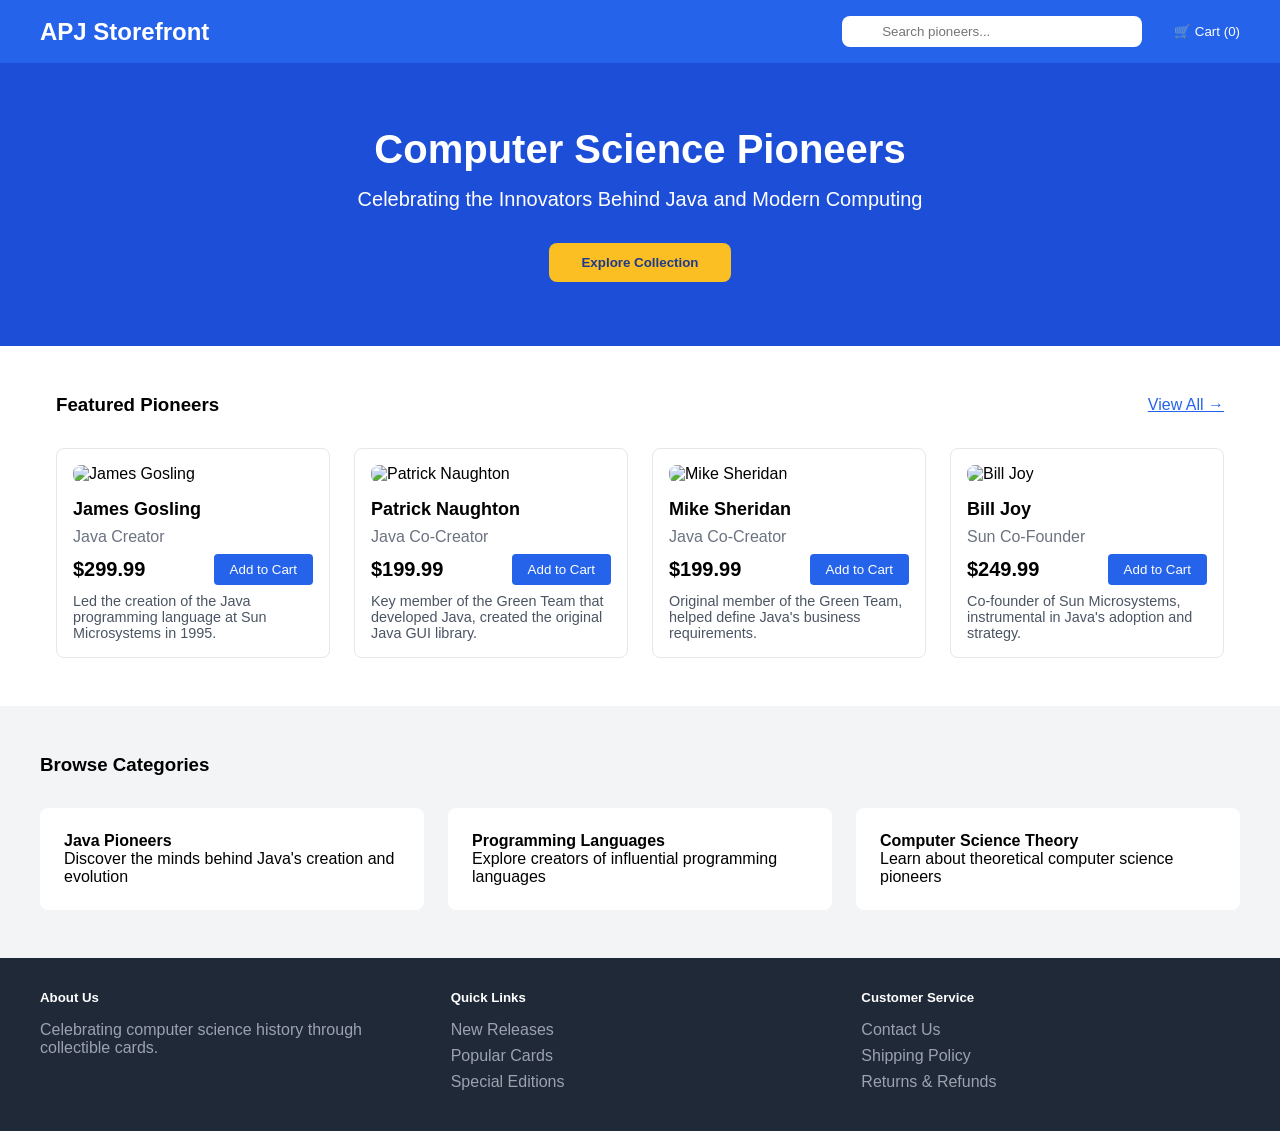
==== web/src/main/resources/static/index.html @ 41879dfb "Looks like it works with with http, but not https." ====
<!DOCTYPE html>
<html lang="en">
<head>
    <meta charset="UTF-8">
    <meta name="viewport" content="width=device-width, initial-scale=1.0">
    <title>APJ Storefront - Computer Science Pioneers</title>
    <link rel="stylesheet" href="index.css">
    <script src="index.js" defer></script>

</head>
<body>
<nav>
    <div class="nav-container">
        <div class="logo">APJ Storefront</div>
        <div class="search-cart">
            <div class="search-container">
                <input type="text" class="search-input" placeholder="Search pioneers...">
            </div>
            <button class="cart-button">
                🛒 Cart (0)
            </button>
        </div>
    </div>
</nav>

<div class="hero">
    <h2>Computer Science Pioneers</h2>
    <p>Celebrating the Innovators Behind Java and Modern Computing</p>
    <button class="cta-button">Explore Collection</button>
</div>

<section class="featured-section">
    <div class="section-header">
        <h3>Featured Pioneers</h3>
        <a href="#" style="color: #2563eb;">View All →</a>
    </div>
    <div class="card-grid" id="featured-cards">
        <!-- Cards will be inserted here by JavaScript -->
    </div>
</section>

<section class="categories">
    <div class="categories-container">
        <h3>Browse Categories</h3>
        <div class="categories-grid">
            <div class="category-card">
                <h4>Java Pioneers</h4>
                <p>Discover the minds behind Java's creation and evolution</p>
            </div>
            <div class="category-card">
                <h4>Programming Languages</h4>
                <p>Explore creators of influential programming languages</p>
            </div>
            <div class="category-card">
                <h4>Computer Science Theory</h4>
                <p>Learn about theoretical computer science pioneers</p>
            </div>
        </div>
    </div>
</section>

<footer>
    <div class="footer-container">
        <div class="footer-section">
            <h5>About Us</h5>
            <p style="color: #9ca3af;">Celebrating computer science history through collectible cards.</p>
        </div>
        <div class="footer-section">
            <h5>Quick Links</h5>
            <ul>
                <li>New Releases</li>
                <li>Popular Cards</li>
                <li>Special Editions</li>
            </ul>
        </div>
        <div class="footer-section">
            <h5>Customer Service</h5>
            <ul>
                <li>Contact Us</li>
                <li>Shipping Policy</li>
                <li>Returns & Refunds</li>
            </ul>
        </div>
    </div>
</footer>
</body>
</html>
---- web/src/main/resources/static/index.css ----
* {
    margin: 0;
    padding: 0;
    box-sizing: border-box;
    font-family: 'Arial', sans-serif;
}

nav {
    background-color: #2563eb;
    color: white;
    padding: 1rem;
}

.nav-container {
    max-width: 1200px;
    margin: 0 auto;
    display: flex;
    justify-content: space-between;
    align-items: center;
}

.logo {
    font-size: 1.5rem;
    font-weight: bold;
}

.search-cart {
    display: flex;
    gap: 2rem;
    align-items: center;
}

.search-container {
    position: relative;
}

.search-input {
    padding: 0.5rem 1rem 0.5rem 2.5rem;
    border-radius: 0.5rem;
    border: none;
    width: 300px;
}

.cart-button {
    background: none;
    border: none;
    color: white;
    cursor: pointer;
    display: flex;
    align-items: center;
    gap: 0.5rem;
}

.hero {
    background-color: #1d4ed8;
    color: white;
    text-align: center;
    padding: 4rem 1rem;
}

.hero h2 {
    font-size: 2.5rem;
    margin-bottom: 1rem;
}

.hero p {
    font-size: 1.25rem;
    margin-bottom: 2rem;
}

.cta-button {
    background-color: #fbbf24;
    color: #1e3a8a;
    padding: 0.75rem 2rem;
    border-radius: 0.5rem;
    border: none;
    font-weight: bold;
    cursor: pointer;
    transition: background-color 0.3s;
}

.cta-button:hover {
    background-color: #fcd34d;
}

.featured-section {
    max-width: 1200px;
    margin: 3rem auto;
    padding: 0 1rem;
}

.section-header {
    display: flex;
    justify-content: space-between;
    align-items: center;
    margin-bottom: 2rem;
}

.card-grid {
    display: grid;
    grid-template-columns: repeat(auto-fit, minmax(250px, 1fr));
    gap: 1.5rem;
}

.card {
    border: 1px solid #e5e7eb;
    border-radius: 0.5rem;
    padding: 1rem;
    transition: box-shadow 0.3s;
}

.card:hover {
    box-shadow: 0 4px 6px rgba(0, 0, 0, 0.1);
}

.card img {
    width: 100%;
    height: 280px;
    object-fit: cover;
    border-radius: 0.5rem;
    margin-bottom: 1rem;
}

.card h4 {
    font-size: 1.125rem;
    margin-bottom: 0.5rem;
}

.card .set {
    color: #6b7280;
    margin-bottom: 0.5rem;
}

.card-footer {
    display: flex;
    justify-content: space-between;
    align-items: center;
    flex-wrap: wrap;
    gap: 0.5rem;
}

.price {
    font-size: 1.25rem;
    font-weight: bold;
}

.add-to-cart {
    background-color: #2563eb;
    color: white;
    padding: 0.5rem 1rem;
    border-radius: 0.25rem;
    border: none;
    cursor: pointer;
    transition: background-color 0.3s;
}

.add-to-cart:hover {
    background-color: #1d4ed8;
}

.contribution {
    width: 100%;
    font-size: 0.9rem;
    color: #4b5563;
    margin-top: 0.5rem;
}

/* Rest of the previous styles remain the same */
.categories {
    background-color: #f3f4f6;
    padding: 3rem 1rem;
}

.categories-container {
    max-width: 1200px;
    margin: 0 auto;
}

.categories-grid {
    display: grid;
    grid-template-columns: repeat(auto-fit, minmax(300px, 1fr));
    gap: 1.5rem;
    margin-top: 2rem;
}

.category-card {
    background-color: white;
    padding: 1.5rem;
    border-radius: 0.5rem;
    cursor: pointer;
    transition: box-shadow 0.3s;
}

.category-card:hover {
    box-shadow: 0 4px 6px rgba(0, 0, 0, 0.1);
}

footer {
    background-color: #1f2937;
    color: white;
    padding: 2rem 1rem;
}

.footer-container {
    max-width: 1200px;
    margin: 0 auto;
    display: grid;
    grid-template-columns: repeat(auto-fit, minmax(250px, 1fr));
    gap: 2rem;
}

.footer-section h5 {
    margin-bottom: 1rem;
}

.footer-section ul {
    list-style: none;
}

.footer-section ul li {
    color: #9ca3af;
    margin-bottom: 0.5rem;
    cursor: pointer;
}

.footer-section input {
    width: 100%;
    padding: 0.5rem;
    margin-bottom: 0.5rem;
    border-radius: 0.25rem;
    border: none;
}

.footer-section button {
    width: 100%;
    background-color: #2563eb;
    color: white;
    padding: 0.5rem;
    border: none;
    border-radius: 0.25rem;
    cursor: pointer;
    transition: background-color 0.3s;
}

.footer-section button:hover {
    background-color: #1d4ed8;
}

@media (max-width: 768px) {
    .search-input {
        width: 200px;
    }

    .nav-container {
        flex-direction: column;
        gap: 1rem;
    }

    .search-cart {
        width: 100%;
        justify-content: center;
    }
}
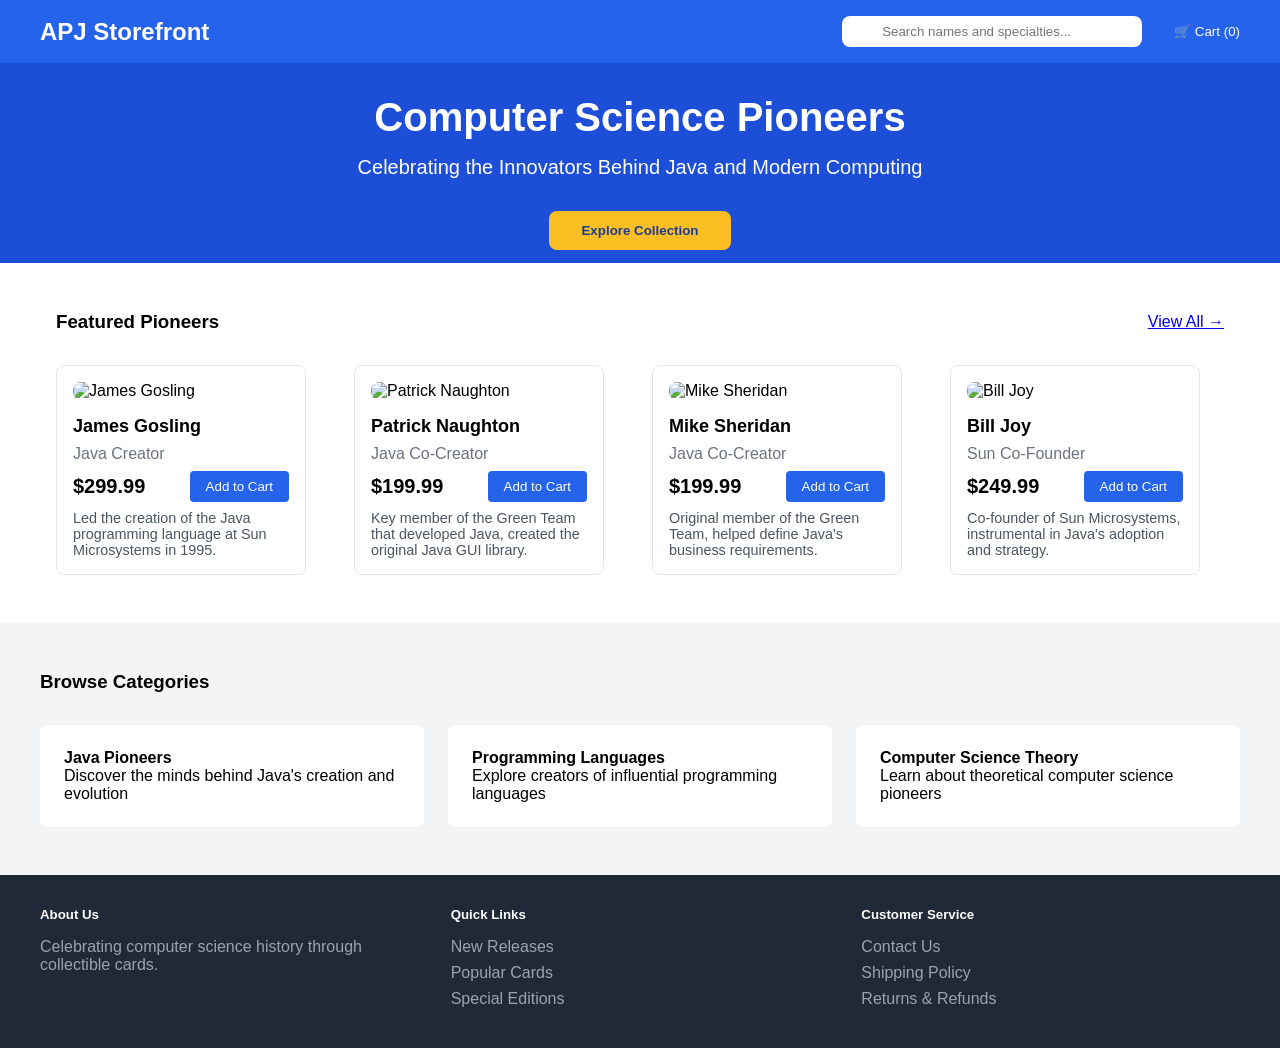
==== commit 7d1dad24: "Doesn't work fully. I do not know why." ====
--- a/web/src/main/resources/static/index.html
+++ b/web/src/main/resources/static/index.html
@@ -14,7 +14,7 @@
         <div class="logo">APJ Storefront</div>
         <div class="search-cart">
             <div class="search-container">
-                <input type="text" class="search-input" placeholder="Search pioneers...">
+                <input type="text" id="search" class="search-input" placeholder="Search names and specialties...">
             </div>
             <button class="cart-button">
                 🛒 Cart (0)
@@ -32,7 +32,7 @@
 <section class="featured-section">
     <div class="section-header">
         <h3>Featured Pioneers</h3>
-        <a href="#" style="color: #2563eb;">View All →</a>
+        <a href="product-listing.html">View All →</a>
     </div>
     <div class="card-grid" id="featured-cards">
         <!-- Cards will be inserted here by JavaScript -->
@@ -43,15 +43,15 @@
     <div class="categories-container">
         <h3>Browse Categories</h3>
         <div class="categories-grid">
-            <div class="category-card">
+            <div class="category-card" id="java-pioneers-card">
                 <h4>Java Pioneers</h4>
                 <p>Discover the minds behind Java's creation and evolution</p>
             </div>
-            <div class="category-card">
+            <div class="category-card" id="programming-languages-card">
                 <h4>Programming Languages</h4>
                 <p>Explore creators of influential programming languages</p>
             </div>
-            <div class="category-card">
+            <div class="category-card" id="theory-card">
                 <h4>Computer Science Theory</h4>
                 <p>Learn about theoretical computer science pioneers</p>
             </div>
@@ -83,5 +83,6 @@
         </div>
     </div>
 </footer>
+<div id="homepage"></div>
 </body>
 </html>
--- a/web/src/main/resources/static/index.css
+++ b/web/src/main/resources/static/index.css
@@ -55,7 +55,9 @@
     background-color: #1d4ed8;
     color: white;
     text-align: center;
-    padding: 4rem 1rem;
+    padding: 2rem 1rem;
+    max-height: 200px;
+    overflow: hidden;
 }
 
 .hero h2 {
@@ -89,6 +91,11 @@
     padding: 0 1rem;
 }
 
+.product-listing-section {
+    max-width: 1200px;
+    padding: 0 1rem;
+}
+
 .section-header {
     display: flex;
     justify-content: space-between;
@@ -107,6 +114,7 @@
     border-radius: 0.5rem;
     padding: 1rem;
     transition: box-shadow 0.3s;
+    max-width: 250px;
 }
 
 .card:hover {
@@ -246,6 +254,61 @@
     background-color: #1d4ed8;
 }
 
+main{
+    display: grid;
+    grid-template-columns: 1fr 3fr;
+}
+
+main aside{
+    display: grid;
+    grid-template-columns: 100px 1fr;
+    grid-template-rows: repeat(7, 60px);
+    padding: 2rem;
+    background-color: #1e3a8a;
+    color: white;
+    align-items: center;
+}
+
+.aside-button-container{
+    grid-column: 1/3;
+}
+
+main aside button{
+    padding: .5rem;
+    background-color: #2563eb;
+    font-size: 1.2rem;
+    width: 200px;
+    color: white;
+}
+
+main aside input, main aside select{
+    font-size: 1.2rem;
+    margin: .5rem;
+    padding: .2rem;
+}
+
+main aside hr{
+    grid-column: 1/3;
+    height: 2px;
+}
+
+.pagination{
+    display: none;
+    text-align: center;
+    margin: 1rem 0;
+}
+
+.pagination p{
+    padding: 0 1rem;
+    display: inline;
+}
+
+.pagination button{
+    font-size: 1.5rem;
+    font-weight: bold;
+    padding: .5rem;
+ }
+
 @media (max-width: 768px) {
     .search-input {
         width: 200px;
@@ -260,4 +323,8 @@
         width: 100%;
         justify-content: center;
     }
+    .main aside{
+        display: none;
+    }
+
 }
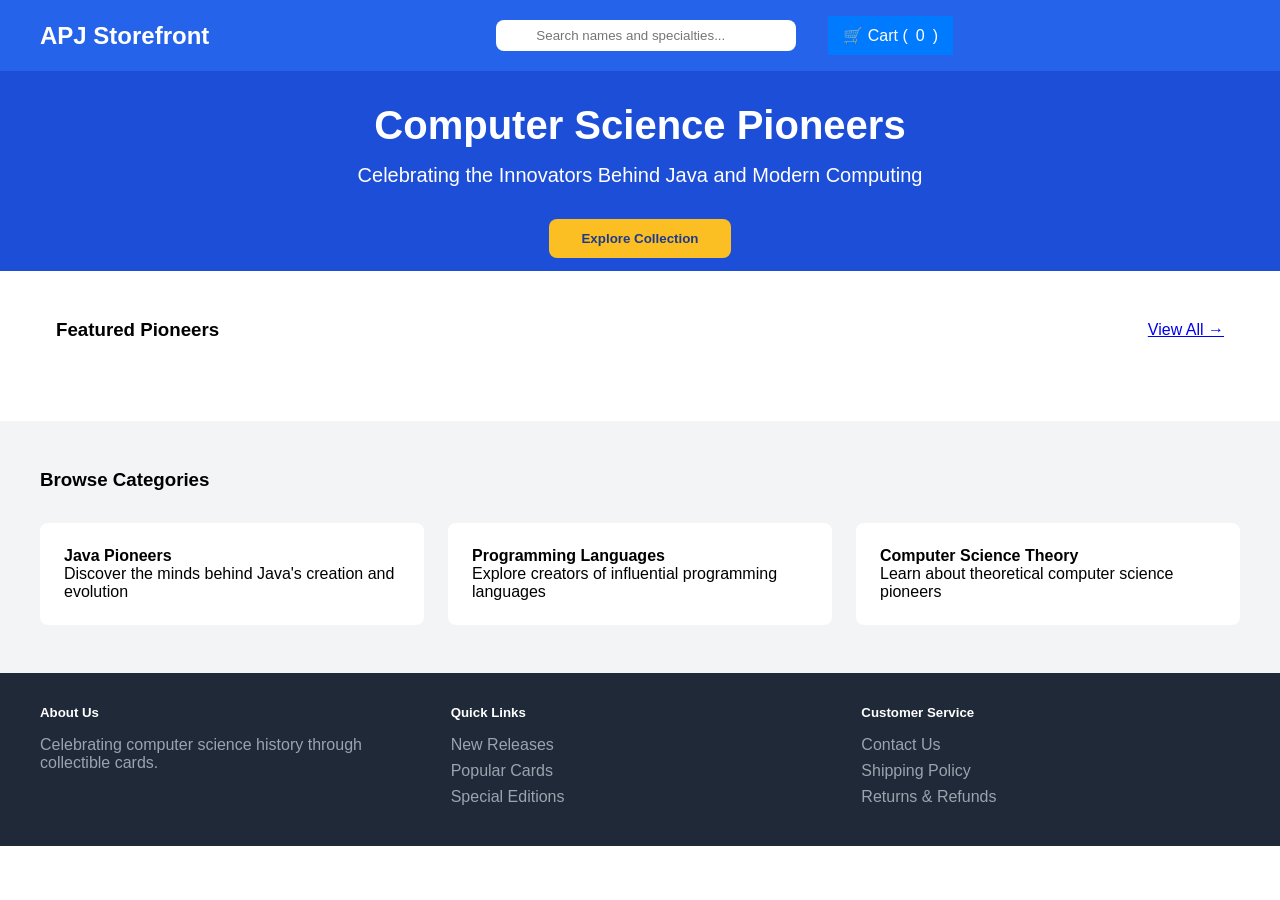
==== commit 572a9326: "Wow, it looks interesting" ====
--- a/web/src/main/resources/static/index.html
+++ b/web/src/main/resources/static/index.html
@@ -4,9 +4,10 @@
     <meta charset="UTF-8">
     <meta name="viewport" content="width=device-width, initial-scale=1.0">
     <title>APJ Storefront - Computer Science Pioneers</title>
-    <link rel="stylesheet" href="index.css">
-    <script src="index.js" defer></script>
-
+    <link rel="stylesheet" href="css/index.css">
+    <link rel="stylesheet" href="css/cart.css">
+    <script src="js/index.js" defer></script>
+    <script src="js/cart.js" defer></script>
 </head>
 <body>
 <nav>
@@ -17,8 +18,14 @@
                 <input type="text" id="search" class="search-input" placeholder="Search names and specialties...">
             </div>
             <button class="cart-button">
-                🛒 Cart (0)
+                🛒 Cart (<span id="cart-item-count">0</span>)
             </button>
+        </div>
+        <div class="cart-container">
+            <div class="cart-widget" id="cartWidget">
+                <p><strong>Your Cart:</strong></p>
+                <ul id="cartItems"></ul>
+            </div>
         </div>
     </div>
 </nav>
--- a/web/src/main/resources/static/css/index.css
+++ b/web/src/main/resources/static/css/index.css
@@ -0,0 +1,331 @@
+* {
+    margin: 0;
+    padding: 0;
+    box-sizing: border-box;
+    font-family: 'Arial', sans-serif;
+}
+
+nav {
+    background-color: #2563eb;
+    color: white;
+    padding: 1rem;
+}
+
+.nav-container {
+    max-width: 1200px;
+    margin: 0 auto;
+    display: flex;
+    justify-content: space-between;
+    align-items: center;
+    position: relative;
+}
+
+.logo {
+    font-size: 1.5rem;
+    font-weight: bold;
+}
+
+.search-cart {
+    display: flex;
+    gap: 2rem;
+    align-items: center;
+}
+
+.search-container {
+    position: relative;
+}
+
+.search-input {
+    padding: 0.5rem 1rem 0.5rem 2.5rem;
+    border-radius: 0.5rem;
+    border: none;
+    width: 300px;
+}
+
+.cart-button {
+    background: none;
+    border: none;
+    color: white;
+    cursor: pointer;
+    display: flex;
+    align-items: center;
+    gap: 0.5rem;
+}
+
+.hero {
+    background-color: #1d4ed8;
+    color: white;
+    text-align: center;
+    padding: 2rem 1rem;
+    max-height: 200px;
+    overflow: hidden;
+}
+
+.hero h2 {
+    font-size: 2.5rem;
+    margin-bottom: 1rem;
+}
+
+.hero p {
+    font-size: 1.25rem;
+    margin-bottom: 2rem;
+}
+
+.cta-button {
+    background-color: #fbbf24;
+    color: #1e3a8a;
+    padding: 0.75rem 2rem;
+    border-radius: 0.5rem;
+    border: none;
+    font-weight: bold;
+    cursor: pointer;
+    transition: background-color 0.3s;
+}
+
+.cta-button:hover {
+    background-color: #fcd34d;
+}
+
+.featured-section {
+    max-width: 1200px;
+    margin: 3rem auto;
+    padding: 0 1rem;
+}
+
+.product-listing-section {
+    max-width: 1200px;
+    padding: 0 1rem;
+}
+
+.section-header {
+    display: flex;
+    justify-content: space-between;
+    align-items: center;
+    margin-bottom: 2rem;
+}
+
+.card-grid {
+    display: grid;
+    grid-template-columns: repeat(auto-fit, minmax(250px, 1fr));
+    gap: 1.5rem;
+}
+
+.card {
+    border: 1px solid #e5e7eb;
+    border-radius: 0.5rem;
+    padding: 1rem;
+    transition: box-shadow 0.3s;
+    max-width: 250px;
+}
+
+.card:hover {
+    box-shadow: 0 4px 6px rgba(0, 0, 0, 0.1);
+}
+
+.card img {
+    width: 100%;
+    height: 280px;
+    object-fit: cover;
+    border-radius: 0.5rem;
+    margin-bottom: 1rem;
+}
+
+.card h4 {
+    font-size: 1.125rem;
+    margin-bottom: 0.5rem;
+}
+
+.card .set {
+    color: #6b7280;
+    margin-bottom: 0.5rem;
+}
+
+.card-footer {
+    display: flex;
+    justify-content: space-between;
+    align-items: center;
+    flex-wrap: wrap;
+    gap: 0.5rem;
+}
+
+.price {
+    font-size: 1.25rem;
+    font-weight: bold;
+}
+
+.add-to-cart {
+    background-color: #2563eb;
+    color: white;
+    padding: 0.5rem 1rem;
+    border-radius: 0.25rem;
+    border: none;
+    cursor: pointer;
+    transition: background-color 0.3s;
+}
+
+.add-to-cart:hover {
+    background-color: #1d4ed8;
+}
+
+.contribution {
+    width: 100%;
+    font-size: 0.9rem;
+    color: #4b5563;
+    margin-top: 0.5rem;
+}
+
+/* Rest of the previous styles remain the same */
+.categories {
+    background-color: #f3f4f6;
+    padding: 3rem 1rem;
+}
+
+.categories-container {
+    max-width: 1200px;
+    margin: 0 auto;
+}
+
+.categories-grid {
+    display: grid;
+    grid-template-columns: repeat(auto-fit, minmax(300px, 1fr));
+    gap: 1.5rem;
+    margin-top: 2rem;
+}
+
+.category-card {
+    background-color: white;
+    padding: 1.5rem;
+    border-radius: 0.5rem;
+    cursor: pointer;
+    transition: box-shadow 0.3s;
+}
+
+.category-card:hover {
+    box-shadow: 0 4px 6px rgba(0, 0, 0, 0.1);
+}
+
+footer {
+    background-color: #1f2937;
+    color: white;
+    padding: 2rem 1rem;
+}
+
+.footer-container {
+    max-width: 1200px;
+    margin: 0 auto;
+    display: grid;
+    grid-template-columns: repeat(auto-fit, minmax(250px, 1fr));
+    gap: 2rem;
+}
+
+.footer-section h5 {
+    margin-bottom: 1rem;
+}
+
+.footer-section ul {
+    list-style: none;
+}
+
+.footer-section ul li {
+    color: #9ca3af;
+    margin-bottom: 0.5rem;
+    cursor: pointer;
+}
+
+.footer-section input {
+    width: 100%;
+    padding: 0.5rem;
+    margin-bottom: 0.5rem;
+    border-radius: 0.25rem;
+    border: none;
+}
+
+.footer-section button {
+    width: 100%;
+    background-color: #2563eb;
+    color: white;
+    padding: 0.5rem;
+    border: none;
+    border-radius: 0.25rem;
+    cursor: pointer;
+    transition: background-color 0.3s;
+}
+
+.footer-section button:hover {
+    background-color: #1d4ed8;
+}
+
+main{
+    display: grid;
+    grid-template-columns: 1fr 3fr;
+}
+
+main aside{
+    display: grid;
+    grid-template-columns: 100px 1fr;
+    grid-template-rows: repeat(7, 60px);
+    padding: 2rem;
+    background-color: #1e3a8a;
+    color: white;
+    align-items: center;
+}
+
+.aside-button-container{
+    grid-column: 1/3;
+}
+
+main aside button{
+    padding: .5rem;
+    background-color: #2563eb;
+    font-size: 1.2rem;
+    width: 200px;
+    color: white;
+}
+
+main aside input, main aside select{
+    font-size: 1.2rem;
+    margin: .5rem;
+    padding: .2rem;
+}
+
+main aside hr{
+    grid-column: 1/3;
+    height: 2px;
+}
+
+.pagination{
+    display: none;
+    text-align: center;
+    margin: 1rem 0;
+}
+
+.pagination p{
+    padding: 0 1rem;
+    display: inline;
+}
+
+.pagination button{
+    font-size: 1.5rem;
+    font-weight: bold;
+    padding: .5rem;
+ }
+
+@media (max-width: 768px) {
+    .search-input {
+        width: 200px;
+    }
+
+    .nav-container {
+        flex-direction: column;
+        gap: 1rem;
+    }
+
+    .search-cart {
+        width: 100%;
+        justify-content: center;
+    }
+    .main aside{
+        display: none;
+    }
+
+}
--- a/web/src/main/resources/static/css/cart.css
+++ b/web/src/main/resources/static/css/cart.css
@@ -0,0 +1,46 @@
+.cart-container {
+    position: relative;
+    display: inline-block;
+}
+.cart-widget {
+    display: none;
+    position: absolute;
+    top: 40px;
+    right: 100px;
+    background: white;
+    color: black;
+    border: 1px solid #ccc;
+    padding: 10px;
+    width: 300px;
+    box-shadow: 0px 4px 6px rgba(0, 0, 0, 0.1);
+}
+.cart-widget ul {
+    list-style: none;
+    padding: 0;
+    margin: 0;
+}
+.cart-widget li {
+    display: flex;
+    justify-content: space-between;
+    align-items: center;
+    padding: 8px;
+    border-bottom: 1px solid #ddd;
+}
+.cart-widget li:last-child {
+    border-bottom: none;
+}
+.cart-button {
+    padding: 10px 15px;
+    background: #007bff;
+    color: white;
+    border: none;
+    cursor: pointer;
+    font-size: 16px;
+}
+.remove-btn {
+    background: none;
+    border: none;
+    color: red;
+    cursor: pointer;
+    font-size: 16px;
+}
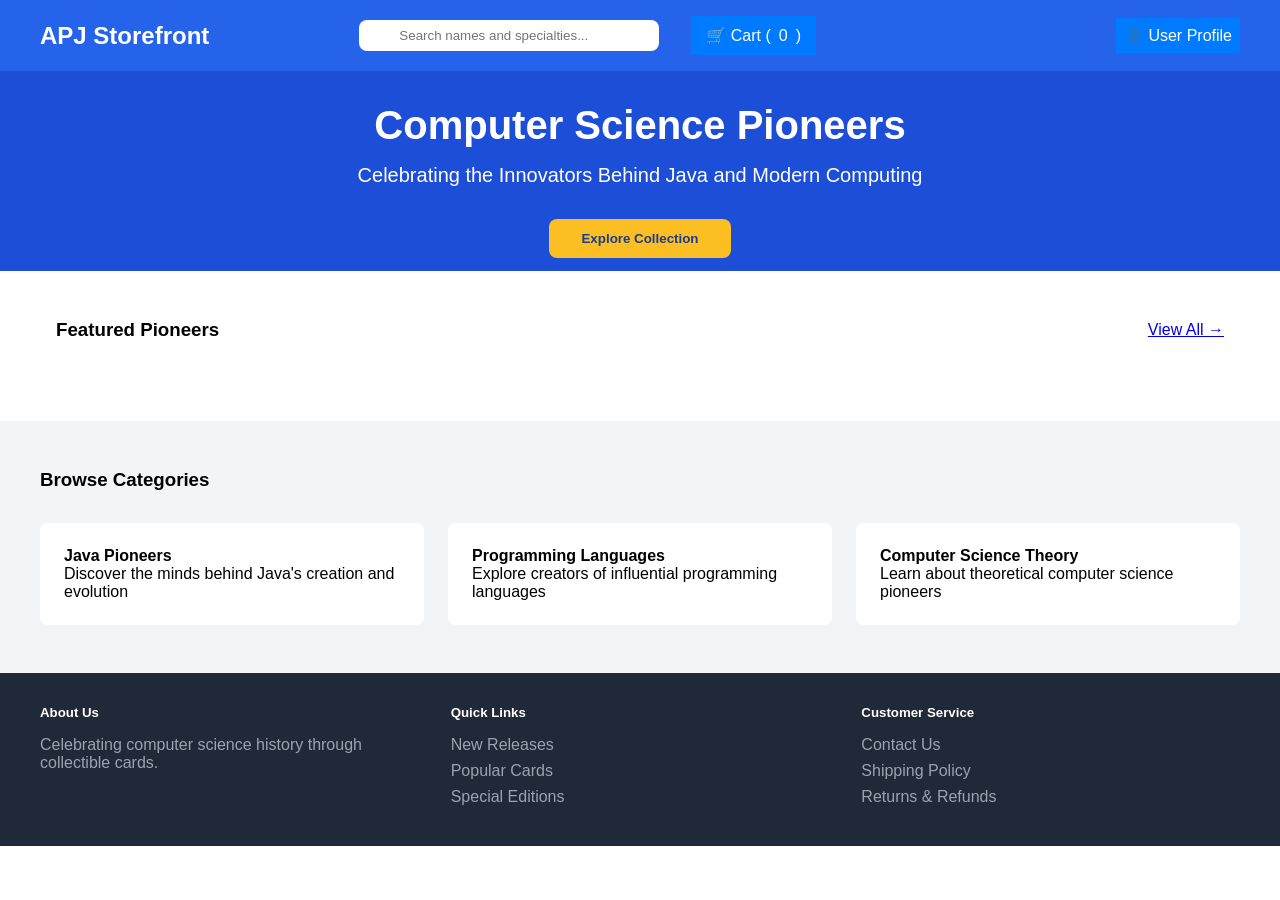
==== commit c87a01f3: "Proj with seco complete. Not bad" ====
--- a/web/src/main/resources/static/index.html
+++ b/web/src/main/resources/static/index.html
@@ -26,6 +26,9 @@
                 <p><strong>Your Cart:</strong></p>
                 <ul id="cartItems"></ul>
             </div>
+        </div>
+        <div class="user-profile">
+            <p><a href="user-profile.html">👤 <span id="username">User Profile</span></a></p>
         </div>
     </div>
 </nav>
--- a/web/src/main/resources/static/css/index.css
+++ b/web/src/main/resources/static/css/index.css
@@ -50,6 +50,20 @@
     display: flex;
     align-items: center;
     gap: 0.5rem;
+}
+
+.user-profile img{
+    height: 30px;
+    border: 2px black solid;
+}
+
+.user-profile a{
+    text-decoration: none;
+    color: white;
+}
+.user-profile p{
+    background-color: #007bff;
+    padding: .5rem;
 }
 
 .hero {
